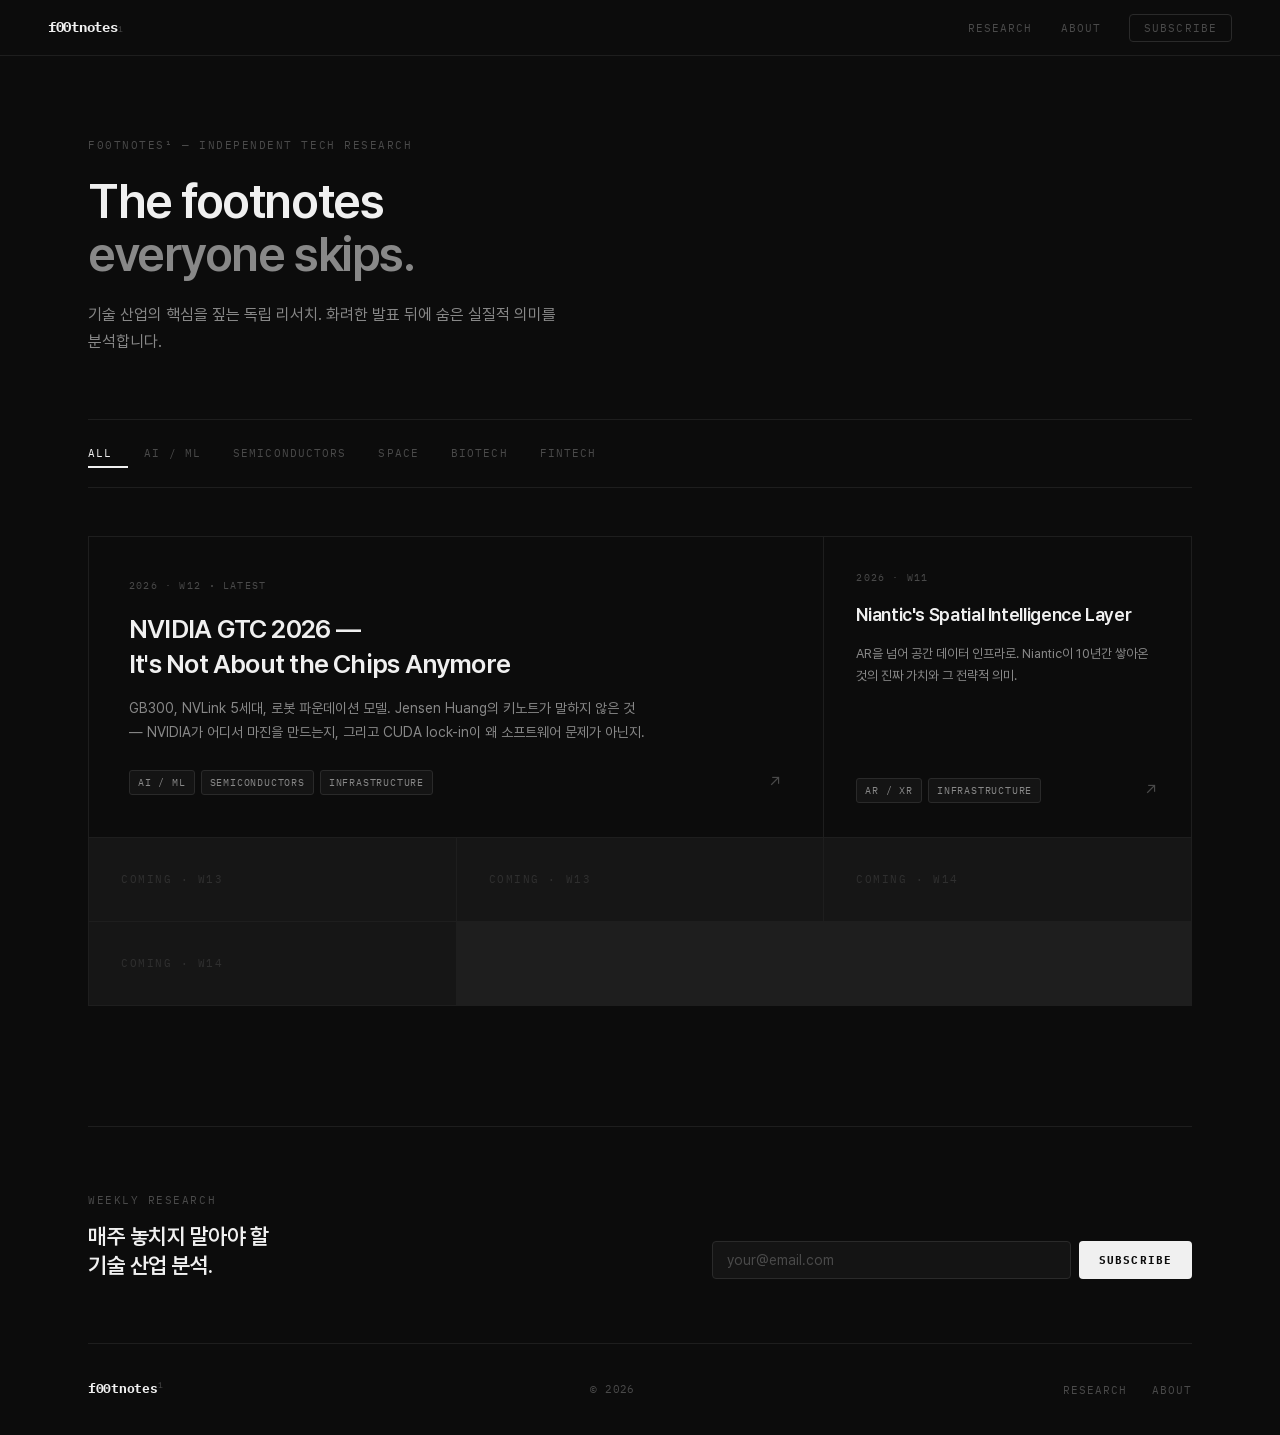
==== index.html @ dce36991 "Initial commit — f00tnotes website - Homepage with research card grid (index.html) - Research report" ====
<!DOCTYPE html>
<html lang="en">
<head>
  <meta charset="UTF-8" />
  <meta name="viewport" content="width=device-width, initial-scale=1.0" />
  <title>f00tnotes¹</title>
  <style>
    /* ─── FONTS ─────────────────────────────────────────────── */
    @font-face {
      font-family: 'Pretendard';
      src: url('/fonts/Pretendard-Light.ttf') format('truetype');
      font-weight: 300;
    }
    @font-face {
      font-family: 'Pretendard';
      src: url('/fonts/Pretendard-Regular.ttf') format('truetype');
      font-weight: 400;
    }
    @font-face {
      font-family: 'Pretendard';
      src: url('/fonts/Pretendard-Medium.ttf') format('truetype');
      font-weight: 500;
    }
    @font-face {
      font-family: 'Pretendard';
      src: url('/fonts/Pretendard-SemiBold.ttf') format('truetype');
      font-weight: 600;
    }
    @font-face {
      font-family: 'Pretendard';
      src: url('/fonts/Pretendard-Bold.ttf') format('truetype');
      font-weight: 700;
    }
    @font-face {
      font-family: 'IBMPlexMono';
      src: url('/fonts/IBMPlexMono-Regular.ttf') format('truetype');
      font-weight: 400;
    }
    @font-face {
      font-family: 'IBMPlexMono';
      src: url('/fonts/IBMPlexMono-Bold.ttf') format('truetype');
      font-weight: 700;
    }

    /* ─── TOKENS ────────────────────────────────────────────── */
    :root {
      --bg:          #0C0C0C;
      --bg-raised:   #141414;
      --bg-elevated: #1C1C1C;
      --border-s:    #1E1E1E;
      --border:      #2A2A2A;
      --border-h:    #3A3A3A;
      --text-1:      #F0F0F0;
      --text-2:      #888888;
      --text-3:      #4A4A4A;
      --accent:      #E8F5E0;
      --nav-h:       56px;
      --page-max:    1200px;
      --pad:         48px;
    }

    /* ─── RESET ─────────────────────────────────────────────── */
    *, *::before, *::after { box-sizing: border-box; margin: 0; padding: 0; }
    html { scroll-behavior: smooth; }
    body {
      font-family: 'Pretendard', -apple-system, 'Apple SD Gothic Neo', sans-serif;
      font-size: 15px;
      font-weight: 400;
      line-height: 1.75;
      color: var(--text-1);
      background: var(--bg);
      -webkit-font-smoothing: antialiased;
    }
    a { text-decoration: none; color: inherit; }

    /* ─── NAV ───────────────────────────────────────────────── */
    nav {
      position: sticky; top: 0; z-index: 100;
      height: var(--nav-h);
      background: var(--bg);
      border-bottom: 1px solid var(--border-s);
      display: flex; align-items: center;
      padding: 0 var(--pad);
    }

    .brand {
      font-family: 'IBMPlexMono', monospace;
      font-weight: 700;
      font-size: 14px;
      letter-spacing: -0.02em;
      color: var(--text-1);
      display: flex; align-items: baseline; gap: 1px;
    }
    .brand sup {
      font-size: 8px;
      font-weight: 400;
      color: var(--text-3);
      letter-spacing: 0;
    }

    .nav-sep { flex: 1; }

    .nav-links {
      display: flex; gap: 28px; list-style: none; align-items: center;
    }
    .nav-links a {
      font-family: 'IBMPlexMono', monospace;
      font-size: 11px;
      font-weight: 400;
      text-transform: uppercase;
      letter-spacing: 0.1em;
      color: var(--text-3);
      transition: color 0.15s;
    }
    .nav-links a:hover { color: var(--text-1); }

    .nav-sub {
      font-family: 'IBMPlexMono', monospace;
      font-size: 11px;
      font-weight: 400;
      text-transform: uppercase;
      letter-spacing: 0.1em;
      color: var(--text-3);
      padding: 6px 14px;
      border: 1px solid var(--border);
      border-radius: 4px;
      cursor: pointer;
      background: none;
      transition: color 0.15s, border-color 0.15s;
    }
    .nav-sub:hover { color: var(--text-1); border-color: var(--border-h); }

    /* ─── PAGE ──────────────────────────────────────────────── */
    .page {
      max-width: var(--page-max);
      margin: 0 auto;
      padding: 0 var(--pad);
    }

    /* ─── HERO ──────────────────────────────────────────────── */
    .hero {
      padding: 80px 0 64px;
      border-bottom: 1px solid var(--border-s);
    }
    .hero-eyebrow {
      font-family: 'IBMPlexMono', monospace;
      font-size: 11px;
      text-transform: uppercase;
      letter-spacing: 0.14em;
      color: var(--text-3);
      margin-bottom: 20px;
    }
    .hero-title {
      font-size: 48px;
      font-weight: 600;
      letter-spacing: -0.03em;
      line-height: 1.1;
      color: var(--text-1);
      margin-bottom: 20px;
      max-width: 640px;
    }
    .hero-title em {
      font-style: normal;
      color: var(--text-2);
    }
    .hero-desc {
      font-size: 16px;
      color: var(--text-2);
      line-height: 1.7;
      max-width: 480px;
    }

    /* ─── FILTER TABS ───────────────────────────────────────── */
    .filter-bar {
      display: flex;
      align-items: center;
      gap: 0;
      padding: 20px 0;
      border-bottom: 1px solid var(--border-s);
      overflow-x: auto;
    }
    .filter-btn {
      font-family: 'IBMPlexMono', monospace;
      font-size: 11px;
      font-weight: 400;
      text-transform: uppercase;
      letter-spacing: 0.1em;
      color: var(--text-3);
      padding: 6px 16px;
      border: none;
      background: none;
      cursor: pointer;
      white-space: nowrap;
      transition: color 0.15s;
      border-bottom: 2px solid transparent;
      margin-bottom: -1px;
    }
    .filter-btn:first-child { padding-left: 0; }
    .filter-btn:hover { color: var(--text-2); }
    .filter-btn.active {
      color: var(--text-1);
      border-bottom-color: var(--text-1);
    }

    /* ─── GRID ──────────────────────────────────────────────── */
    .grid-section {
      padding: 48px 0 120px;
    }

    .grid {
      display: grid;
      grid-template-columns: repeat(3, 1fr);
      gap: 1px;
      background: var(--border-s);
      border: 1px solid var(--border-s);
    }

    /* ─── CARD ──────────────────────────────────────────────── */
    .card {
      background: var(--bg);
      padding: 32px;
      display: flex;
      flex-direction: column;
      gap: 16px;
      cursor: pointer;
      transition: background 0.15s;
      text-decoration: none;
    }
    .card:hover { background: var(--bg-raised); }

    .card-meta {
      display: flex;
      align-items: center;
      gap: 10px;
    }
    .card-issue {
      font-family: 'IBMPlexMono', monospace;
      font-size: 10px;
      text-transform: uppercase;
      letter-spacing: 0.12em;
      color: var(--text-3);
    }
    .card-dot {
      width: 2px; height: 2px;
      background: var(--text-3);
      border-radius: 50%;
      flex-shrink: 0;
    }

    .card-title {
      font-size: 18px;
      font-weight: 600;
      letter-spacing: -0.02em;
      line-height: 1.35;
      color: var(--text-1);
    }

    .card-body {
      font-size: 13px;
      color: var(--text-2);
      line-height: 1.7;
      flex: 1;
    }

    .card-footer {
      display: flex;
      align-items: center;
      justify-content: space-between;
      margin-top: 8px;
    }
    .card-tags {
      display: flex; gap: 6px; flex-wrap: wrap;
    }
    .tag {
      font-family: 'IBMPlexMono', monospace;
      font-size: 10px;
      text-transform: uppercase;
      letter-spacing: 0.08em;
      color: var(--text-2);
      padding: 3px 8px;
      border: 1px solid var(--border);
      border-radius: 3px;
      background: var(--bg-raised);
    }
    .card-arrow {
      font-size: 16px;
      color: var(--text-3);
      transition: color 0.15s, transform 0.15s;
    }
    .card:hover .card-arrow {
      color: var(--text-1);
      transform: translate(2px, -2px);
    }

    /* ─── FEATURED CARD (첫 번째, 넓은 카드) ───────────────── */
    .card.featured {
      grid-column: span 2;
      padding: 40px;
    }
    .card.featured .card-title {
      font-size: 26px;
      letter-spacing: -0.03em;
    }
    .card.featured .card-body {
      font-size: 14px;
      max-width: 520px;
    }

    /* ─── COMING SOON 카드 ──────────────────────────────────── */
    .card.empty {
      background: var(--bg);
      cursor: default;
      opacity: 0.4;
    }
    .card.empty:hover { background: var(--bg); }
    .card-coming {
      font-family: 'IBMPlexMono', monospace;
      font-size: 11px;
      text-transform: uppercase;
      letter-spacing: 0.14em;
      color: var(--text-3);
    }

    /* ─── NEWSLETTER ────────────────────────────────────────── */
    .newsletter {
      border-top: 1px solid var(--border-s);
      padding: 64px 0;
      display: flex;
      align-items: flex-start;
      justify-content: space-between;
      gap: 48px;
    }
    .newsletter-left { flex: 1; max-width: 400px; }
    .newsletter-label {
      font-family: 'IBMPlexMono', monospace;
      font-size: 11px;
      text-transform: uppercase;
      letter-spacing: 0.14em;
      color: var(--text-3);
      margin-bottom: 12px;
    }
    .newsletter-title {
      font-size: 22px;
      font-weight: 600;
      letter-spacing: -0.02em;
      line-height: 1.3;
      color: var(--text-1);
    }
    .newsletter-form {
      display: flex; gap: 8px; flex: 1; max-width: 480px;
      align-self: flex-end;
    }
    .newsletter-input {
      flex: 1;
      background: var(--bg-raised);
      border: 1px solid var(--border);
      border-radius: 4px;
      padding: 10px 14px;
      font-family: 'Pretendard', sans-serif;
      font-size: 14px;
      color: var(--text-1);
      outline: none;
      transition: border-color 0.15s;
    }
    .newsletter-input::placeholder { color: var(--text-3); }
    .newsletter-input:focus { border-color: var(--border-h); }
    .newsletter-btn {
      font-family: 'IBMPlexMono', monospace;
      font-size: 11px;
      font-weight: 700;
      text-transform: uppercase;
      letter-spacing: 0.1em;
      background: var(--text-1);
      color: var(--bg);
      border: none;
      border-radius: 4px;
      padding: 10px 20px;
      cursor: pointer;
      white-space: nowrap;
      transition: background 0.15s;
    }
    .newsletter-btn:hover { background: #fff; }

    /* ─── FOOTER ────────────────────────────────────────────── */
    footer {
      border-top: 1px solid var(--border-s);
      padding: 32px 0;
      display: flex;
      align-items: center;
      justify-content: space-between;
    }
    .footer-brand {
      font-family: 'IBMPlexMono', monospace;
      font-size: 13px;
      font-weight: 700;
      letter-spacing: -0.02em;
      color: var(--text-1);
    }
    .footer-brand sup { font-size: 8px; font-weight: 400; color: var(--text-3); }
    .footer-copy {
      font-family: 'IBMPlexMono', monospace;
      font-size: 11px;
      color: var(--text-3);
      letter-spacing: 0.04em;
    }
    .footer-links {
      display: flex; gap: 24px; list-style: none;
    }
    .footer-links a {
      font-family: 'IBMPlexMono', monospace;
      font-size: 11px;
      text-transform: uppercase;
      letter-spacing: 0.1em;
      color: var(--text-3);
      transition: color 0.15s;
    }
    .footer-links a:hover { color: var(--text-1); }

    /* ─── RESPONSIVE ────────────────────────────────────────── */
    @media (max-width: 900px) {
      :root { --pad: 24px; }
      .grid { grid-template-columns: repeat(2, 1fr); }
      .card.featured { grid-column: span 2; }
      .hero-title { font-size: 36px; }
      .newsletter { flex-direction: column; }
      .newsletter-form { max-width: 100%; }
    }
    @media (max-width: 600px) {
      :root { --pad: 20px; }
      .grid { grid-template-columns: 1fr; }
      .card.featured { grid-column: span 1; }
      .hero-title { font-size: 28px; }
      footer { flex-direction: column; gap: 16px; }
    }
  </style>
</head>
<body>

  <!-- ─── NAV ─────────────────────────────────────────────── -->
  <nav>
    <a href="index.html" class="brand">f00tnotes<sup>1</sup></a>
    <span class="nav-sep"></span>
    <ul class="nav-links">
      <li><a href="#">Research</a></li>
      <li><a href="#">About</a></li>
      <li><button class="nav-sub">Subscribe</button></li>
    </ul>
  </nav>

  <div class="page">

    <!-- ─── HERO ───────────────────────────────────────────── -->
    <section class="hero">
      <p class="hero-eyebrow">f00tnotes¹ — Independent Tech Research</p>
      <h1 class="hero-title">The footnotes<br><em>everyone skips.</em></h1>
      <p class="hero-desc">
        기술 산업의 핵심을 짚는 독립 리서치. 화려한 발표 뒤에 숨은 실질적 의미를 분석합니다.
      </p>
    </section>

    <!-- ─── FILTER ──────────────────────────────────────────── -->
    <div class="filter-bar">
      <button class="filter-btn active" onclick="filterCards('all', this)">All</button>
      <button class="filter-btn" onclick="filterCards('ai', this)">AI / ML</button>
      <button class="filter-btn" onclick="filterCards('semi', this)">Semiconductors</button>
      <button class="filter-btn" onclick="filterCards('space', this)">Space</button>
      <button class="filter-btn" onclick="filterCards('biotech', this)">Biotech</button>
      <button class="filter-btn" onclick="filterCards('fintech', this)">Fintech</button>
    </div>

    <!-- ─── GRID ────────────────────────────────────────────── -->
    <section class="grid-section">
      <div class="grid" id="grid">

        <!-- W12 NVIDIA — featured -->
        <a class="card featured" href="research/2026-W12_NVIDIA-GTC/report_en.html" data-tags="ai semi">
          <div class="card-meta">
            <span class="card-issue">2026 · W12</span>
            <span class="card-dot"></span>
            <span class="card-issue">Latest</span>
          </div>
          <div class="card-title">NVIDIA GTC 2026 —<br>It's Not About the Chips Anymore</div>
          <div class="card-body">
            GB300, NVLink 5세대, 로봇 파운데이션 모델. Jensen Huang의 키노트가 말하지 않은 것 — NVIDIA가 어디서 마진을 만드는지, 그리고 CUDA lock-in이 왜 소프트웨어 문제가 아닌지.
          </div>
          <div class="card-footer">
            <div class="card-tags">
              <span class="tag">AI / ML</span>
              <span class="tag">Semiconductors</span>
              <span class="tag">Infrastructure</span>
            </div>
            <span class="card-arrow">↗</span>
          </div>
        </a>

        <!-- W11 Niantic -->
        <a class="card" href="research/niantic-spatial.html" data-tags="ar infra">
          <div class="card-meta">
            <span class="card-issue">2026 · W11</span>
          </div>
          <div class="card-title">Niantic's Spatial Intelligence Layer</div>
          <div class="card-body">
            AR을 넘어 공간 데이터 인프라로. Niantic이 10년간 쌓아온 것의 진짜 가치와 그 전략적 의미.
          </div>
          <div class="card-footer">
            <div class="card-tags">
              <span class="tag">AR / XR</span>
              <span class="tag">Infrastructure</span>
            </div>
            <span class="card-arrow">↗</span>
          </div>
        </a>

        <!-- Coming soon × 4 -->
        <div class="card empty">
          <span class="card-coming">Coming · W13</span>
        </div>
        <div class="card empty">
          <span class="card-coming">Coming · W13</span>
        </div>
        <div class="card empty">
          <span class="card-coming">Coming · W14</span>
        </div>
        <div class="card empty">
          <span class="card-coming">Coming · W14</span>
        </div>

      </div>
    </section>

    <!-- ─── NEWSLETTER ──────────────────────────────────────── -->
    <section class="newsletter">
      <div class="newsletter-left">
        <p class="newsletter-label">Weekly Research</p>
        <h2 class="newsletter-title">매주 놓치지 말아야 할<br>기술 산업 분석.</h2>
      </div>
      <form class="newsletter-form" onsubmit="return false;">
        <input class="newsletter-input" type="email" placeholder="your@email.com" />
        <button class="newsletter-btn">Subscribe</button>
      </form>
    </section>

  </div><!-- /page -->

  <!-- ─── FOOTER ───────────────────────────────────────────── -->
  <div class="page">
    <footer>
      <span class="footer-brand">f00tnotes<sup>1</sup></span>
      <span class="footer-copy">© 2026</span>
      <ul class="footer-links">
        <li><a href="#">Research</a></li>
        <li><a href="#">About</a></li>
      </ul>
    </footer>
  </div>

  <script>
    function filterCards(tag, btn) {
      document.querySelectorAll('.filter-btn').forEach(b => b.classList.remove('active'));
      btn.classList.add('active');

      const cards = document.querySelectorAll('#grid .card:not(.empty)');
      cards.forEach(card => {
        if (tag === 'all') {
          card.style.display = '';
        } else {
          const tags = card.dataset.tags || '';
          card.style.display = tags.includes(tag) ? '' : 'none';
        }
      });
    }
  </script>

</body>
</html>
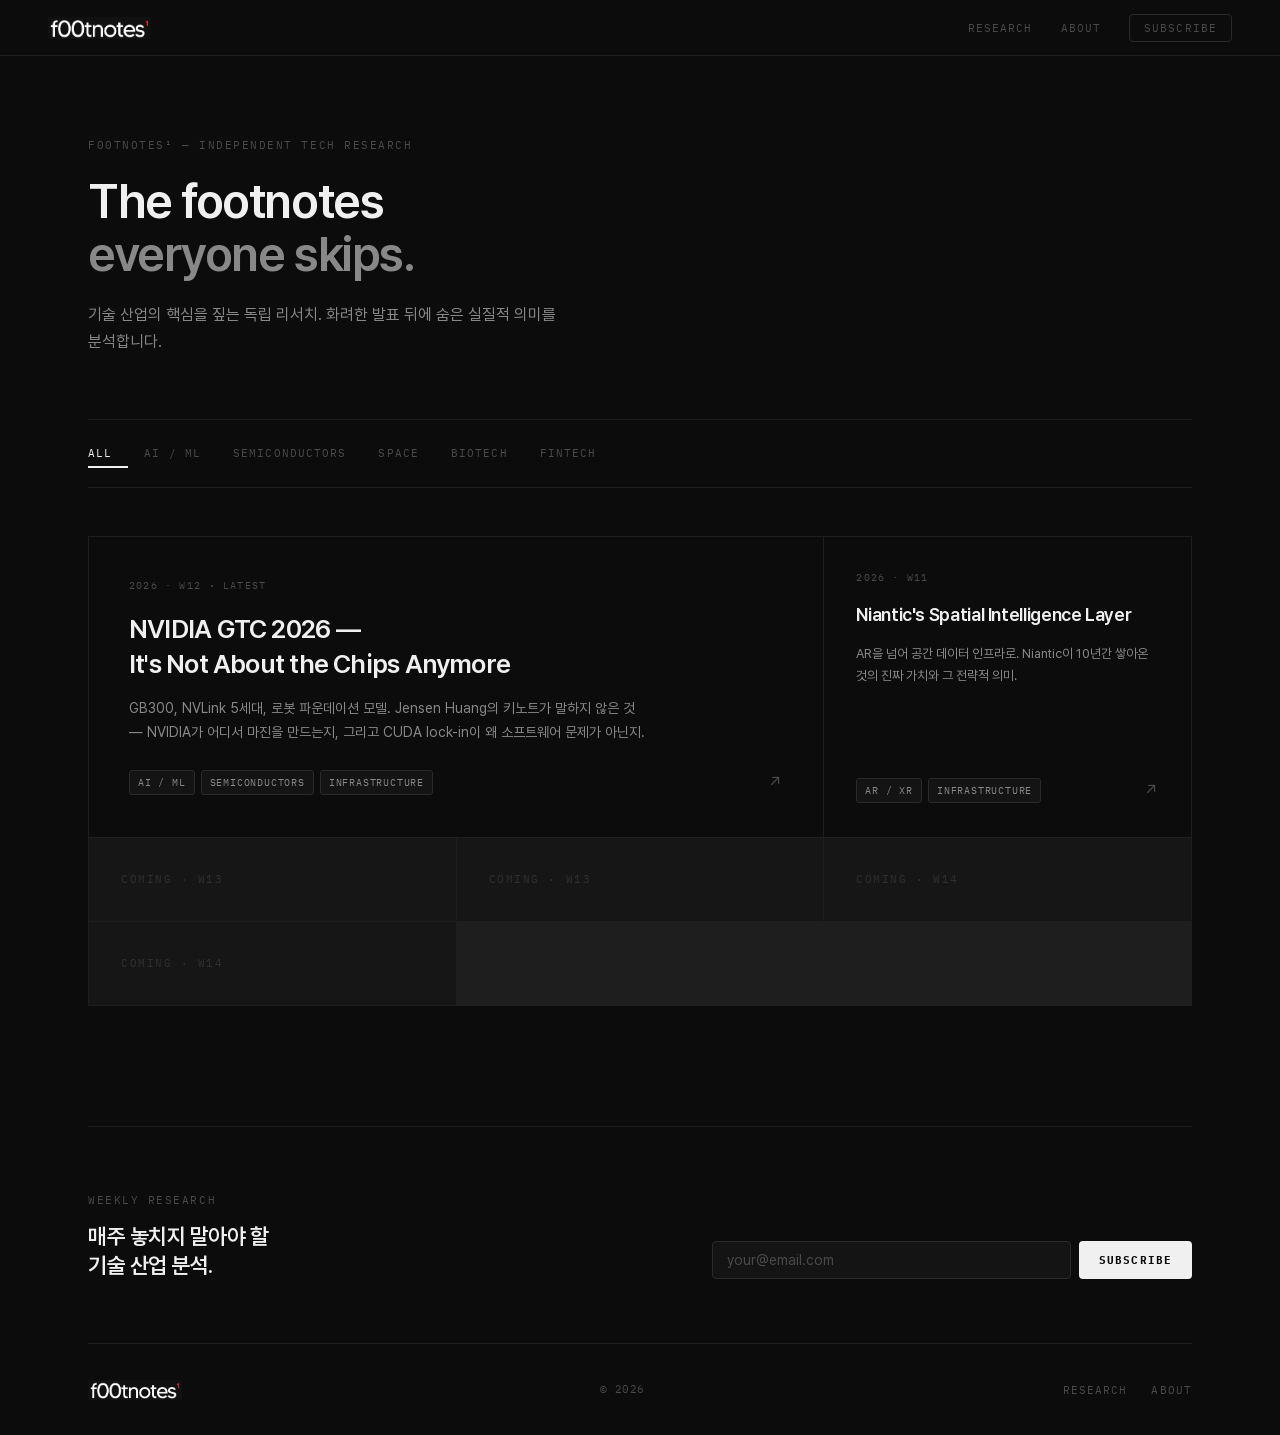
==== commit da323e7b: "브랜드 로고 적용 (네비/푸터 텍스트 → 이미지) - f00tnotes1 logo black.png 투명 여백 트림 → assets/f00tnotes-logo.png - 네비게이션" ====
--- a/index.html
+++ b/index.html
@@ -84,18 +84,12 @@
     }
 
     .brand {
-      font-family: 'IBMPlexMono', monospace;
-      font-weight: 700;
-      font-size: 14px;
-      letter-spacing: -0.02em;
-      color: var(--text-1);
-      display: flex; align-items: baseline; gap: 1px;
-    }
-    .brand sup {
-      font-size: 8px;
-      font-weight: 400;
-      color: var(--text-3);
-      letter-spacing: 0;
+      display: flex; align-items: center;
+    }
+    .brand img {
+      height: 22px;
+      width: auto;
+      display: block;
     }
 
     .nav-sep { flex: 1; }
@@ -389,14 +383,8 @@
       align-items: center;
       justify-content: space-between;
     }
-    .footer-brand {
-      font-family: 'IBMPlexMono', monospace;
-      font-size: 13px;
-      font-weight: 700;
-      letter-spacing: -0.02em;
-      color: var(--text-1);
-    }
-    .footer-brand sup { font-size: 8px; font-weight: 400; color: var(--text-3); }
+    .footer-brand { display: flex; align-items: center; }
+    .footer-brand img { height: 20px; width: auto; display: block; }
     .footer-copy {
       font-family: 'IBMPlexMono', monospace;
       font-size: 11px;
@@ -438,7 +426,7 @@
 
   <!-- ─── NAV ─────────────────────────────────────────────── -->
   <nav>
-    <a href="index.html" class="brand">f00tnotes<sup>1</sup></a>
+    <a href="index.html" class="brand"><img src="assets/f00tnotes-logo.png" alt="f00tnotes¹"></a>
     <span class="nav-sep"></span>
     <ul class="nav-links">
       <li><a href="#">Research</a></li>
@@ -545,7 +533,7 @@
   <!-- ─── FOOTER ───────────────────────────────────────────── -->
   <div class="page">
     <footer>
-      <span class="footer-brand">f00tnotes<sup>1</sup></span>
+      <span class="footer-brand"><img src="assets/f00tnotes-logo.png" alt="f00tnotes¹"></span>
       <span class="footer-copy">© 2026</span>
       <ul class="footer-links">
         <li><a href="#">Research</a></li>
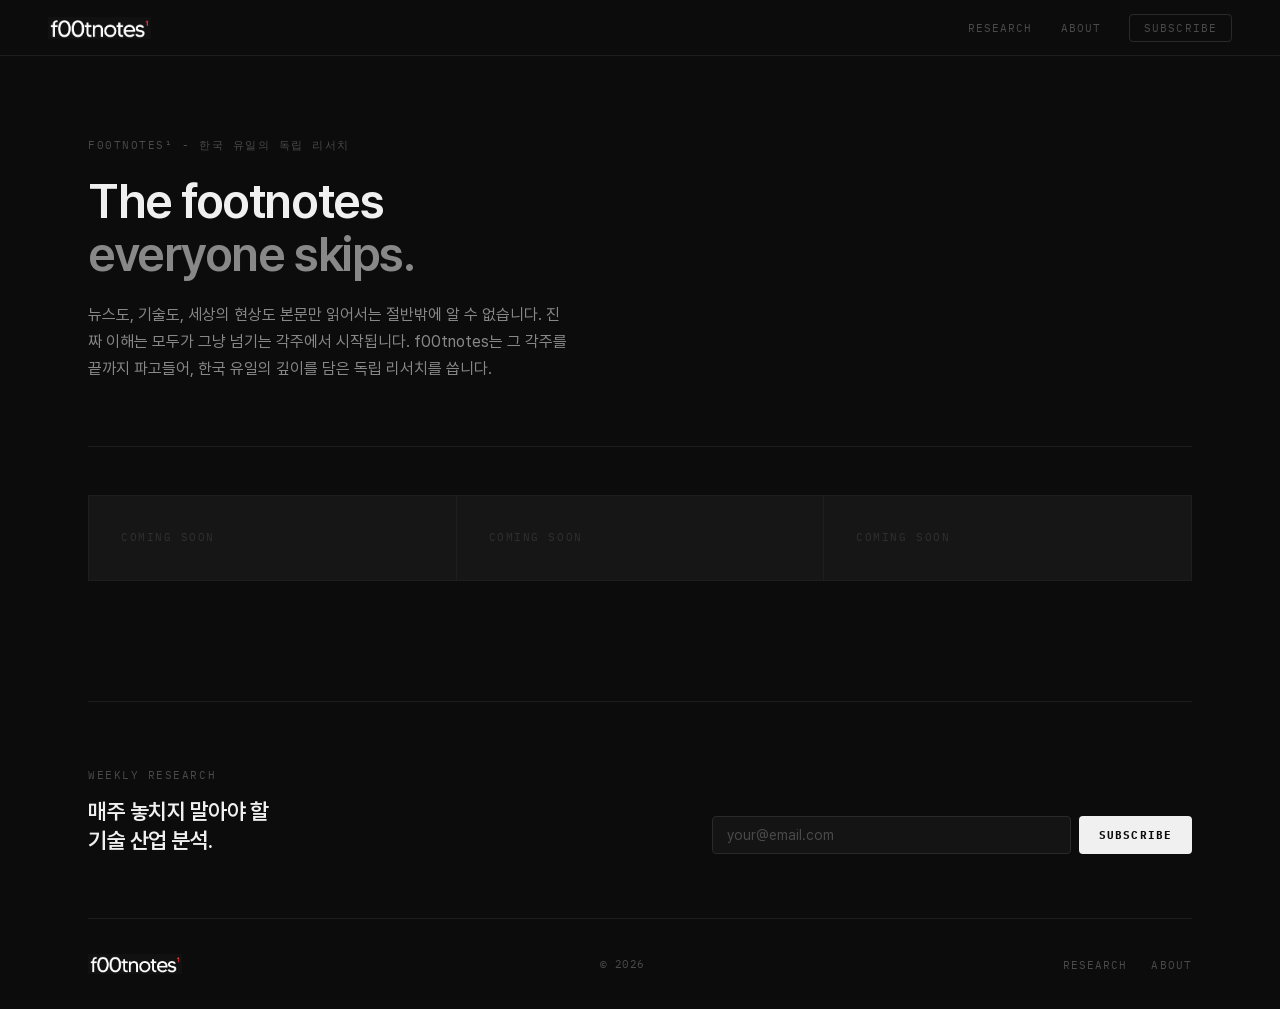
==== commit c2b823b0: "URL에서 .html 제거 (Vercel cleanUrls) - vercel.json: cleanUrls + trailingSlash:false - 내부 링크/자산 경로를 확장자 " ====
--- a/index.html
+++ b/index.html
@@ -426,11 +426,11 @@
 
   <!-- ─── NAV ─────────────────────────────────────────────── -->
   <nav>
-    <a href="index.html" class="brand"><img src="assets/f00tnotes-logo.png" alt="f00tnotes¹"></a>
+    <a href="/" class="brand"><img src="/assets/f00tnotes-logo.png" alt="f00tnotes¹"></a>
     <span class="nav-sep"></span>
     <ul class="nav-links">
-      <li><a href="#">Research</a></li>
-      <li><a href="#">About</a></li>
+      <li><a href="/research">Research</a></li>
+      <li><a href="/about">About</a></li>
       <li><button class="nav-sub">Subscribe</button></li>
     </ul>
   </nav>
@@ -439,80 +439,17 @@
 
     <!-- ─── HERO ───────────────────────────────────────────── -->
     <section class="hero">
-      <p class="hero-eyebrow">f00tnotes¹ — Independent Tech Research</p>
+      <p class="hero-eyebrow">f00tnotes¹ - 한국 유일의 독립 리서치</p>
       <h1 class="hero-title">The footnotes<br><em>everyone skips.</em></h1>
       <p class="hero-desc">
-        기술 산업의 핵심을 짚는 독립 리서치. 화려한 발표 뒤에 숨은 실질적 의미를 분석합니다.
+        뉴스도, 기술도, 세상의 현상도 본문만 읽어서는 절반밖에 알 수 없습니다. 진짜 이해는 모두가 그냥 넘기는 각주에서 시작됩니다. f00tnotes는 그 각주를 끝까지 파고들어, 한국 유일의 깊이를 담은 독립 리서치를 씁니다.
       </p>
     </section>
 
-    <!-- ─── FILTER ──────────────────────────────────────────── -->
-    <div class="filter-bar">
-      <button class="filter-btn active" onclick="filterCards('all', this)">All</button>
-      <button class="filter-btn" onclick="filterCards('ai', this)">AI / ML</button>
-      <button class="filter-btn" onclick="filterCards('semi', this)">Semiconductors</button>
-      <button class="filter-btn" onclick="filterCards('space', this)">Space</button>
-      <button class="filter-btn" onclick="filterCards('biotech', this)">Biotech</button>
-      <button class="filter-btn" onclick="filterCards('fintech', this)">Fintech</button>
-    </div>
-
-    <!-- ─── GRID ────────────────────────────────────────────── -->
+    <!-- ─── GRID (어드민 발행글 동적 로드) ──────────────────── -->
     <section class="grid-section">
       <div class="grid" id="grid">
-
-        <!-- W12 NVIDIA — featured -->
-        <a class="card featured" href="research/2026-W12_NVIDIA-GTC/report_en.html" data-tags="ai semi">
-          <div class="card-meta">
-            <span class="card-issue">2026 · W12</span>
-            <span class="card-dot"></span>
-            <span class="card-issue">Latest</span>
-          </div>
-          <div class="card-title">NVIDIA GTC 2026 —<br>It's Not About the Chips Anymore</div>
-          <div class="card-body">
-            GB300, NVLink 5세대, 로봇 파운데이션 모델. Jensen Huang의 키노트가 말하지 않은 것 — NVIDIA가 어디서 마진을 만드는지, 그리고 CUDA lock-in이 왜 소프트웨어 문제가 아닌지.
-          </div>
-          <div class="card-footer">
-            <div class="card-tags">
-              <span class="tag">AI / ML</span>
-              <span class="tag">Semiconductors</span>
-              <span class="tag">Infrastructure</span>
-            </div>
-            <span class="card-arrow">↗</span>
-          </div>
-        </a>
-
-        <!-- W11 Niantic -->
-        <a class="card" href="research/niantic-spatial.html" data-tags="ar infra">
-          <div class="card-meta">
-            <span class="card-issue">2026 · W11</span>
-          </div>
-          <div class="card-title">Niantic's Spatial Intelligence Layer</div>
-          <div class="card-body">
-            AR을 넘어 공간 데이터 인프라로. Niantic이 10년간 쌓아온 것의 진짜 가치와 그 전략적 의미.
-          </div>
-          <div class="card-footer">
-            <div class="card-tags">
-              <span class="tag">AR / XR</span>
-              <span class="tag">Infrastructure</span>
-            </div>
-            <span class="card-arrow">↗</span>
-          </div>
-        </a>
-
-        <!-- Coming soon × 4 -->
-        <div class="card empty">
-          <span class="card-coming">Coming · W13</span>
-        </div>
-        <div class="card empty">
-          <span class="card-coming">Coming · W13</span>
-        </div>
-        <div class="card empty">
-          <span class="card-coming">Coming · W14</span>
-        </div>
-        <div class="card empty">
-          <span class="card-coming">Coming · W14</span>
-        </div>
-
+        <div class="card empty"><span class="card-coming">Loading</span></div>
       </div>
     </section>
 
@@ -533,31 +470,17 @@
   <!-- ─── FOOTER ───────────────────────────────────────────── -->
   <div class="page">
     <footer>
-      <span class="footer-brand"><img src="assets/f00tnotes-logo.png" alt="f00tnotes¹"></span>
+      <span class="footer-brand"><img src="/assets/f00tnotes-logo.png" alt="f00tnotes¹"></span>
       <span class="footer-copy">© 2026</span>
       <ul class="footer-links">
-        <li><a href="#">Research</a></li>
-        <li><a href="#">About</a></li>
+        <li><a href="/research">Research</a></li>
+        <li><a href="/about">About</a></li>
       </ul>
     </footer>
   </div>
 
-  <script>
-    function filterCards(tag, btn) {
-      document.querySelectorAll('.filter-btn').forEach(b => b.classList.remove('active'));
-      btn.classList.add('active');
-
-      const cards = document.querySelectorAll('#grid .card:not(.empty)');
-      cards.forEach(card => {
-        if (tag === 'all') {
-          card.style.display = '';
-        } else {
-          const tags = card.dataset.tags || '';
-          card.style.display = tags.includes(tag) ? '' : 'none';
-        }
-      });
-    }
-  </script>
+  <script src="/assets/site.js"></script>
+  <script>renderPostGrid('grid');</script>
 
 </body>
 </html>
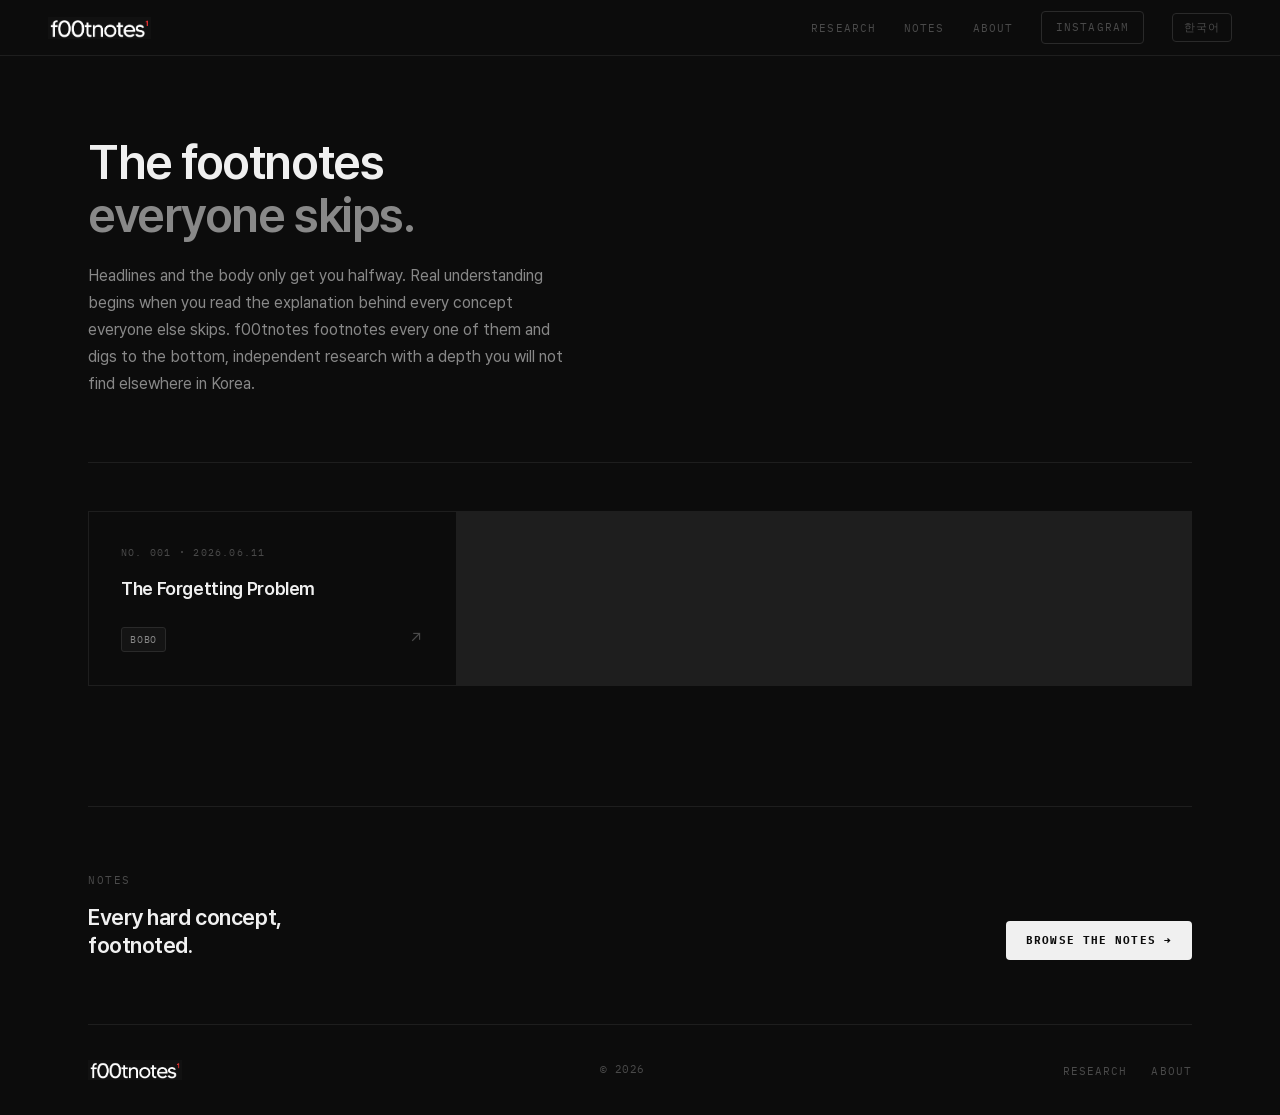
==== commit 5613b3b7: "Add KO/EN language toggle; rename Glossary to Notes - i18n.js: site-wide language toggle (localStora" ====
--- a/index.html
+++ b/index.html
@@ -421,6 +421,7 @@
       footer { flex-direction: column; gap: 16px; }
     }
   </style>
+  <script src="/assets/i18n.js"></script>
 </head>
 <body>
 
@@ -430,8 +431,10 @@
     <span class="nav-sep"></span>
     <ul class="nav-links">
       <li><a href="/research">Research</a></li>
+      <li><a href="/notes">Notes</a></li>
       <li><a href="/about">About</a></li>
-      <li><button class="nav-sub">Subscribe</button></li>
+      <li><a class="nav-sub" href="https://www.instagram.com/f00tnotes1/" target="_blank" rel="noopener" style="display:inline-block">Instagram</a></li>
+      <li><button class="lang-toggle"></button></li>
     </ul>
   </nav>
 
@@ -439,10 +442,10 @@
 
     <!-- ─── HERO ───────────────────────────────────────────── -->
     <section class="hero">
-      <p class="hero-eyebrow">f00tnotes¹ - 한국 유일의 독립 리서치</p>
-      <h1 class="hero-title">The footnotes<br><em>everyone skips.</em></h1>
+      <h1 class="hero-title"><span data-en>The footnotes<br><em>everyone skips.</em></span><span data-ko>모두가 건너뛰는<br><em>각주.</em></span></h1>
       <p class="hero-desc">
-        뉴스도, 기술도, 세상의 현상도 본문만 읽어서는 절반밖에 알 수 없습니다. 진짜 이해는 모두가 그냥 넘기는 각주에서 시작됩니다. f00tnotes는 그 각주를 끝까지 파고들어, 한국 유일의 깊이를 담은 독립 리서치를 씁니다.
+        <span data-en>Headlines and the body only get you halfway. Real understanding begins when you read the explanation behind every concept everyone else skips. f00tnotes footnotes every one of them and digs to the bottom, independent research with a depth you will not find elsewhere in Korea.</span>
+        <span data-ko>뉴스도, 기술도, 세상의 현상도 본문만 읽어서는 절반밖에 알 수 없습니다. 진짜 이해는 모두가 그냥 넘겨버리는 개념 하나하나까지 설명을 읽어낼 때 비로소 시작됩니다. f00tnotes는 그 모든 개념에 각주를 달아 끝까지 파고든, 한국 유일의 깊이를 담은 독립 리서치를 씁니다.</span>
       </p>
     </section>
 
@@ -453,16 +456,13 @@
       </div>
     </section>
 
-    <!-- ─── NEWSLETTER ──────────────────────────────────────── -->
+    <!-- ─── GLOSSARY PROMO ──────────────────────────────────── -->
     <section class="newsletter">
       <div class="newsletter-left">
-        <p class="newsletter-label">Weekly Research</p>
-        <h2 class="newsletter-title">매주 놓치지 말아야 할<br>기술 산업 분석.</h2>
+        <p class="newsletter-label">Notes</p>
+        <h2 class="newsletter-title"><span data-en>Every hard concept,<br>footnoted.</span><span data-ko>어려운 개념은 전부<br>각주로 풀어둡니다.</span></h2>
       </div>
-      <form class="newsletter-form" onsubmit="return false;">
-        <input class="newsletter-input" type="email" placeholder="your@email.com" />
-        <button class="newsletter-btn">Subscribe</button>
-      </form>
+      <a class="newsletter-btn" href="/notes" style="align-self:flex-end;text-decoration:none;display:inline-block"><span data-en>Browse the notes →</span><span data-ko>각주 둘러보기 →</span></a>
     </section>
 
   </div><!-- /page -->
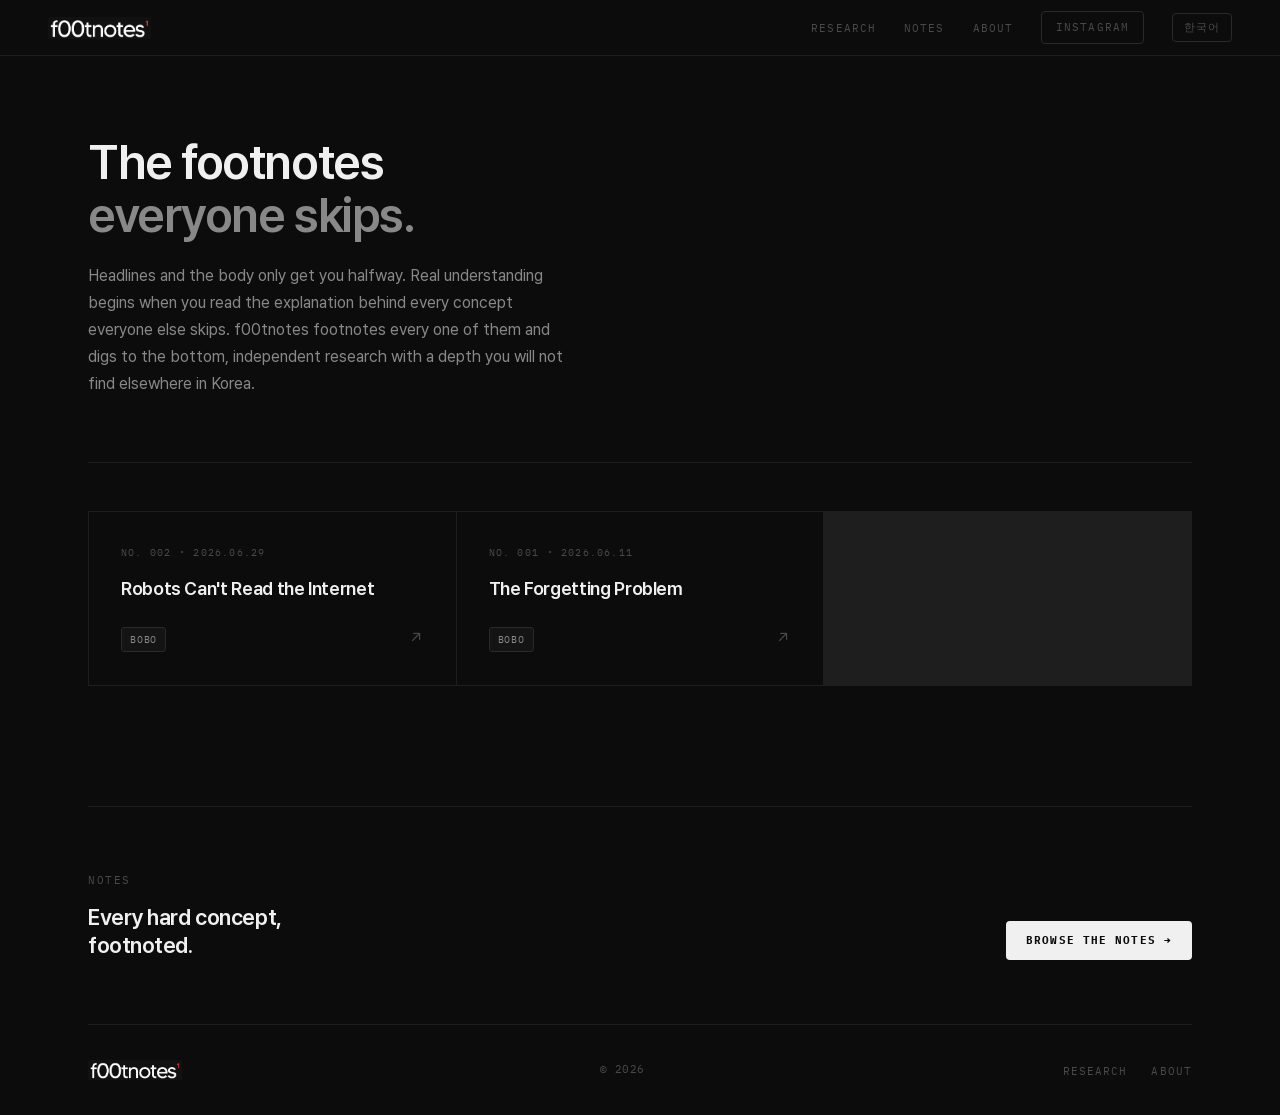
==== commit 59988a60: "Add favicon set + Open Graph/Twitter link-preview cards - assets/og-image.png (1200x630): branded li" ====
--- a/index.html
+++ b/index.html
@@ -4,6 +4,24 @@
   <meta charset="UTF-8" />
   <meta name="viewport" content="width=device-width, initial-scale=1.0" />
   <title>f00tnotes¹</title>
+  <meta name="description" content="Every hard concept, footnoted. Plain-language footnotes for hard AI concepts, by two anonymous VCs." />
+  <meta name="theme-color" content="#0C0C0C" />
+  <link rel="icon" href="/favicon.ico" sizes="any" />
+  <link rel="icon" type="image/png" sizes="32x32" href="/assets/favicon-32.png" />
+  <link rel="icon" type="image/png" sizes="16x16" href="/assets/favicon-16.png" />
+  <link rel="apple-touch-icon" href="/assets/apple-touch-icon.png" />
+  <meta property="og:type" content="website" />
+  <meta property="og:site_name" content="f00tnotes¹" />
+  <meta property="og:title" content="f00tnotes¹" />
+  <meta property="og:description" content="Every hard concept, footnoted." />
+  <meta property="og:url" content="https://www.f00tnotes1.com/" />
+  <meta property="og:image" content="https://www.f00tnotes1.com/assets/og-image.png" />
+  <meta property="og:image:width" content="1200" />
+  <meta property="og:image:height" content="630" />
+  <meta name="twitter:card" content="summary_large_image" />
+  <meta name="twitter:title" content="f00tnotes¹" />
+  <meta name="twitter:description" content="Every hard concept, footnoted." />
+  <meta name="twitter:image" content="https://www.f00tnotes1.com/assets/og-image.png" />
   <style>
     /* ─── FONTS ─────────────────────────────────────────────── */
     @font-face {
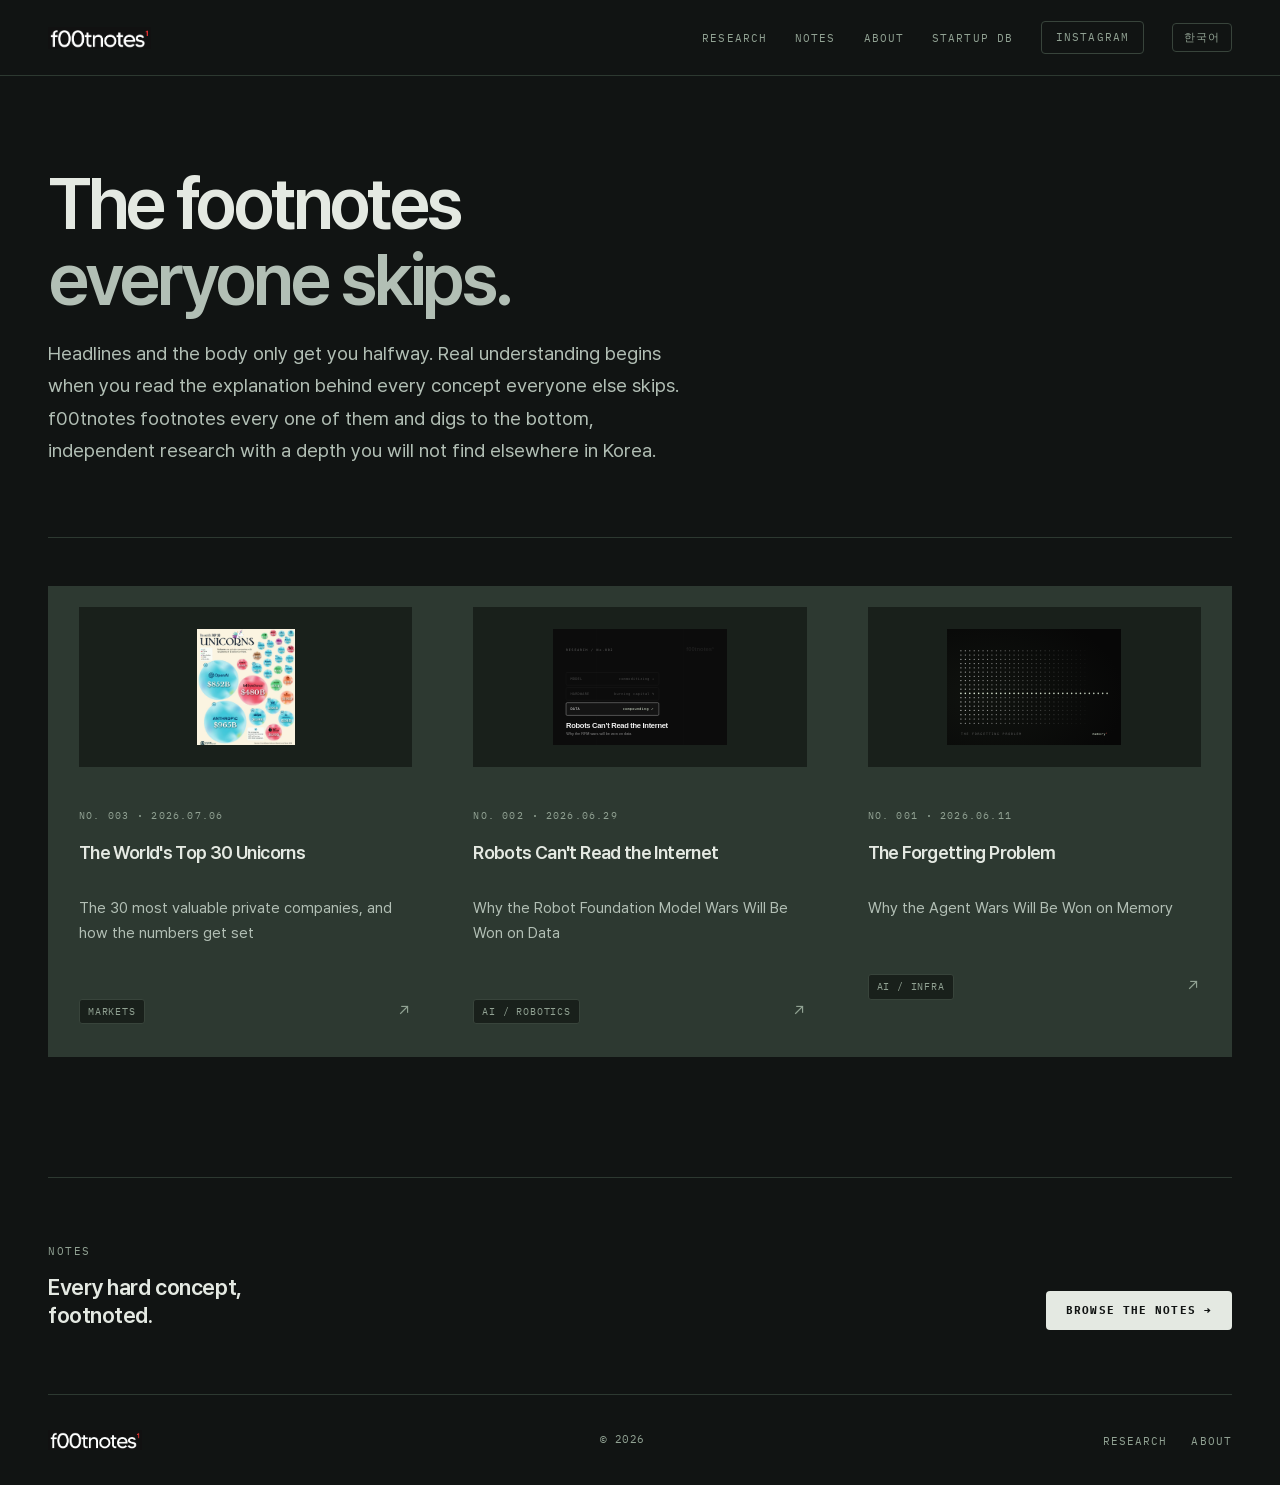
==== commit c4d30b89: "Refine publication design and organize the notes library" ====
--- a/index.html
+++ b/index.html
@@ -5,7 +5,7 @@
   <meta name="viewport" content="width=device-width, initial-scale=1.0" />
   <title>f00tnotes¹</title>
   <meta name="description" content="Every hard concept, footnoted. Plain-language footnotes for hard AI concepts, by two anonymous VCs." />
-  <meta name="theme-color" content="#0C0C0C" />
+  <meta name="theme-color" content="#111413" />
   <link rel="icon" href="/favicon.ico" sizes="any" />
   <link rel="icon" type="image/png" sizes="32x32" href="/assets/favicon-32.png" />
   <link rel="icon" type="image/png" sizes="16x16" href="/assets/favicon-16.png" />
@@ -440,6 +440,7 @@
     }
   </style>
   <script src="/assets/i18n.js"></script>
+  <link rel="stylesheet" href="/assets/editorial.css" />
 </head>
 <body>
 
@@ -500,5 +501,6 @@
   <script src="/assets/site.js"></script>
   <script>renderPostGrid('grid');</script>
 
+  <script src="/assets/editorial.js"></script>
 </body>
 </html>
--- a/assets/editorial.css
+++ b/assets/editorial.css
@@ -0,0 +1,8 @@
+/* Shared editorial direction B: Marginalia. Loaded after page-specific styles. */
+:root{--bg:#111413;--bg-raised:#19201b;--bg-elevated:#202a23;--border-s:#2d3931;--border:#38443b;--border-h:#819274;--text-1:#e4e9e2;--text-2:#b2bfb5;--text-3:#91a293;--accent:#d4e4bd;--page-max:1320px;--col-side:150px;--col-gap:44px}
+body{background:var(--bg);color:var(--text-1)}body>nav{height:76px;border-bottom:1px solid var(--border-s)}.nav-links a,.back,.side-label{color:var(--text-3)}.page,.wrap{max-width:1320px}.hero{padding:90px 0 70px}.hero-title,.page-title,.g-title,.hd-title,.about-title{font-size:clamp(44px,5.6vw,76px);letter-spacing:-.06em;line-height:1.06;font-weight:600}.hero-desc,.hero-lede,.page-lede{color:var(--text-2);max-width:650px;font-size:19px;line-height:1.7}.card{background:transparent;border-radius:0;border-color:var(--border-s);padding:30px}.card:hover{background:var(--bg-raised);border-color:var(--border-h)}.card-title{letter-spacing:-.035em;line-height:1.3}.card-meta,.card-issue,.tag{color:var(--text-3)}.art-header{grid-template-columns:minmax(0,1fr) 260px;gap:55px;padding:58px 0}.art-title{font-size:clamp(40px,5vw,68px);letter-spacing:-.06em;line-height:1.07;max-width:19ch}.art-lede{font-size:20px;line-height:1.7;color:var(--text-2)}.art-cover{border-radius:0;aspect-ratio:1;background:var(--bg-raised)}.art-metarow{gap:40px}.art-layout{grid-template-columns:150px minmax(0,1fr);gap:44px}.art-main{min-width:0;padding-right:230px}.art-body{max-width:660px}.art-body p,.art-body li{font-size:17px;line-height:1.9;color:var(--text-2)}.art-body h2{font-size:28px;letter-spacing:-.04em;margin-top:58px}.art-body blockquote{border-left-color:var(--accent);padding:15px 0 15px 24px}.art-body blockquote p{color:var(--accent);font-size:23px;line-height:1.6;font-style:normal}.gloss-hint{border-radius:0;background:none;border-width:0 0 1px;padding:0 0 22px}.art-body a.gloss{color:var(--accent)}.art-body a.gloss::after{content:attr(data-number);color:var(--accent)}.margin-note-row{position:relative}.margin-notes{position:absolute;left:calc(100% + 32px);top:4px;width:198px;display:grid;gap:24px}.margin-note{border-top:1px solid var(--border-h);padding-top:12px;color:var(--text-2);font-size:13px;line-height:1.65}.margin-note a{display:block;font-family:IBMPlexMono,monospace;font-size:10px;color:var(--accent);letter-spacing:.035em;margin-bottom:9px;text-decoration:none!important}.g-content{max-width:1000px}.g-group-label{font-size:12px;color:var(--accent);margin-bottom:0;padding:18px 0}.g-entry{grid-template-columns:240px 1fr;padding:20px 0;gap:28px}.g-entry-term{font-size:17px}.g-entry-hover{font-size:15px;line-height:1.65}.g-entry:hover{background:var(--bg-raised)}.g-search-wrap{margin:30px 0 20px}#g-search{border-radius:0}.g-topics{display:flex;flex-wrap:wrap;gap:8px;margin:0 0 35px}.g-topic{border:1px solid var(--border);padding:9px 13px;font:12px Pretendard,sans-serif;color:var(--text-2);background:none;cursor:pointer}.g-topic[aria-pressed=true]{background:var(--accent);border-color:var(--accent);color:var(--bg)}.g-start{border:1px solid var(--border);padding:24px;margin:24px 0 34px}.g-start-label{font:11px IBMPlexMono,monospace;letter-spacing:.08em;color:var(--accent);margin-bottom:14px}.g-start-links{display:flex;flex-wrap:wrap;gap:12px 24px}.g-start-links a{font-size:16px;color:var(--text-1)}.g-fig,.g-analogy,#gloss-tip{border-radius:0}.g-entry[hidden],.g-group[hidden]{display:none!important}button,input,select{font-family:inherit}:focus-visible{outline:2px solid var(--accent);outline-offset:4px}section[id],h2[id],h3[id]{scroll-margin-top:100px}
+@media(max-width:1100px){.art-main{padding-right:0}.margin-notes{position:static;width:auto;margin:20px 0 32px;border-left:1px solid var(--border-h);padding-left:20px}.margin-note{border-top:0;padding-top:0;max-width:620px}.art-body{max-width:760px}.art-header{gap:32px}}
+@media(max-width:700px){body>nav{height:auto;min-height:68px;flex-wrap:wrap;padding-top:16px;padding-bottom:16px;gap:14px}.nav-links{gap:15px;flex-wrap:wrap}.nav-links a{font-size:10px}.nav-sub{padding:5px 8px}.hero{padding:55px 0 45px}.hero-title,.page-title,.g-title,.hd-title,.about-title{font-size:44px}.art-header{display:block;padding:38px 0}.art-title{font-size:42px}.art-cover{margin-top:30px;max-width:220px}.art-layout{display:block;padding-top:28px}.art-toc{display:none}.art-body p,.art-body li{font-size:16px}.art-lede{font-size:18px}.g-entry{grid-template-columns:1fr;gap:7px}.g-search-wrap{flex-wrap:wrap}.g-search-count{width:100%}.g-topic{padding:8px 10px}.g-start{padding:20px}.card{padding:23px}}
+@media(prefers-reduced-motion:reduce){html{scroll-behavior:auto}*,*::before,*::after{transition:none!important;animation:none!important}}
+.skip-link{position:fixed;top:-100px;left:20px;z-index:2000;padding:13px 20px;color:var(--bg);background:var(--accent)}.skip-link:focus{top:12px}.card-cover{height:160px;display:flex;align-items:center;justify-content:center;margin:-10px 0 24px;background:var(--bg-raised);overflow:hidden}.card-cover img{width:100%;height:100%;object-fit:contain;padding:22px}.card-summary{color:var(--text-2);font-size:15px;line-height:1.65;margin:16px 0 28px}.card:hover .card-cover{background:var(--bg-elevated)}.nav-links a[aria-current=page]{color:var(--accent)}body>.wrap>.art-body{max-width:760px;margin:auto}.margin-note-row>.margin-notes{font-weight:400;font-style:normal}.g-search-wrap input{min-width:0}
+@media(max-width:700px){.nav-links{width:100%;justify-content:flex-start;gap:12px 16px}.nav-sep{display:none}.brand{margin-right:auto}.card-cover{height:135px}}
